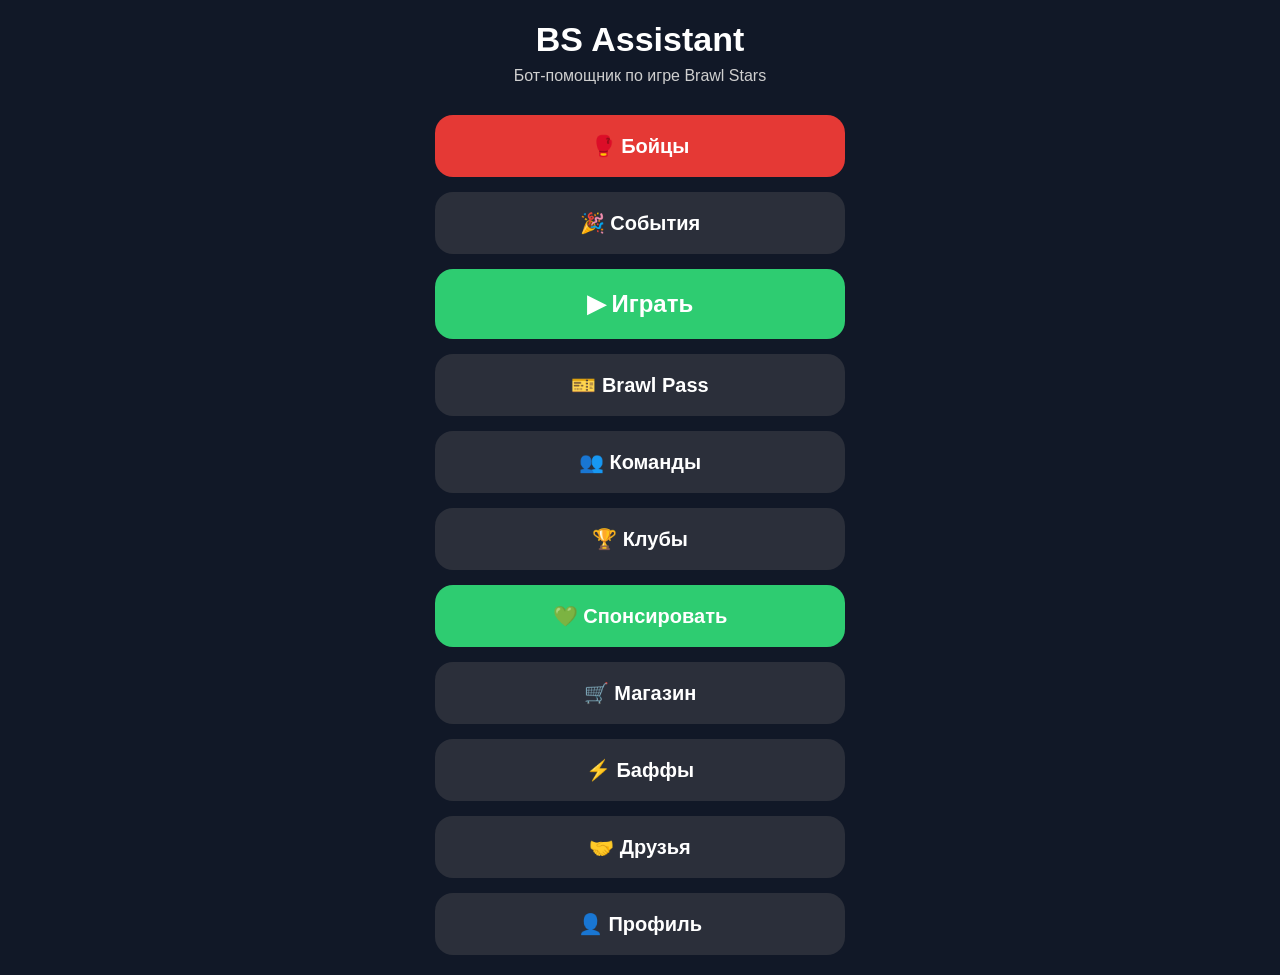
==== webapp/index.html @ ebb55726 "Добавлен Telegram Mini App" ====
<!DOCTYPE html>
<html lang="ru">
<head>
    <meta charset="UTF-8">
    <meta name="viewport" content="width=device-width, initial-scale=1.0">
    <title>BS Assistant</title>

    <link rel="stylesheet" href="style.css">
    <script src="https://telegram.org/js/telegram-web-app.js"></script>
</head>
<body>

<div class="container">

    <div class="header">
        <h1>BS Assistant</h1>
        <p>Бот-помощник по игре Brawl Stars</p>
    </div>

    <div class="buttons">

        <button class="btn red">🥊 Бойцы</button>
        <button class="btn dark">🎉 События</button>

        <button class="btn green play">
            ▶ Играть
        </button>

        <button class="btn dark">🎫 Brawl Pass</button>
        <button class="btn dark">👥 Команды</button>
        <button class="btn dark">🏆 Клубы</button>

        <button class="btn green">
            💚 Спонсировать
        </button>

        <button class="btn dark">🛒 Магазин</button>
        <button class="btn dark">⚡ Баффы</button>
        <button class="btn dark">🤝 Друзья</button>

        <button class="btn dark">
            👤 Профиль
        </button>

    </div>

</div>

<script src="script.js"></script>

</body>
</html>
---- webapp/style.css ----
* {
    margin: 0;
    padding: 0;
    box-sizing: border-box;
    font-family: Arial, sans-serif;
}

body {
    background: #111827;
    color: white;
}

.container {
    max-width: 450px;
    margin: auto;
    padding: 20px;
}

.header {
    text-align: center;
    margin-bottom: 30px;
}

.header h1 {
    font-size: 34px;
    font-weight: bold;
}

.header p {
    color: #cfcfcf;
    margin-top: 8px;
}

.buttons {
    display: flex;
    flex-direction: column;
    gap: 15px;
}

.btn {
    width: 100%;
    height: 62px;
    border: none;
    border-radius: 18px;
    color: white;
    font-size: 20px;
    font-weight: bold;
    cursor: pointer;
    transition: .2s;
}

.btn:active {
    transform: scale(0.97);
}

.red {
    background: #e53935;
}

.green {
    background: #2ecc71;
}

.dark {
    background: #2b2f3a;
}

.play {
    height: 70px;
    font-size: 24px;
}
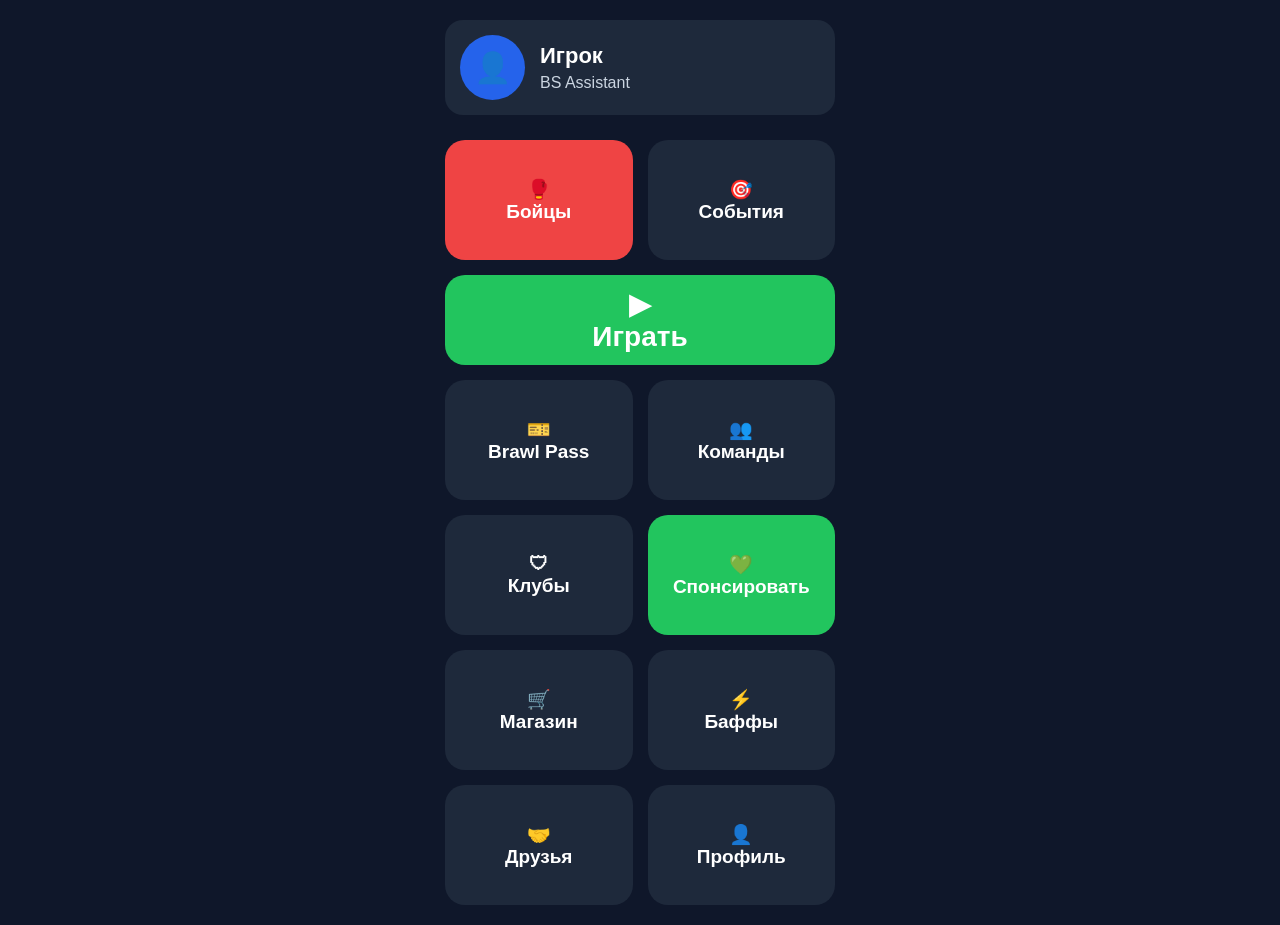
==== commit bc560c91: "Красивый интерфейс Mini App" ====
--- a/webapp/index.html
+++ b/webapp/index.html
@@ -12,35 +12,40 @@
 
 <div class="container">
 
-    <div class="header">
-        <h1>BS Assistant</h1>
-        <p>Бот-помощник по игре Brawl Stars</p>
+    <div class="profile">
+
+        <div class="avatar" id="avatar">👤</div>
+
+        <div>
+            <h2 id="username">Игрок</h2>
+            <p>BS Assistant</p>
+        </div>
+
     </div>
 
-    <div class="buttons">
+    <div class="grid">
 
-        <button class="btn red">🥊 Бойцы</button>
-        <button class="btn dark">🎉 События</button>
+        <button class="card red">🥊<br>Бойцы</button>
 
-        <button class="btn green play">
-            ▶ Играть
-        </button>
+        <button class="card">🎯<br>События</button>
 
-        <button class="btn dark">🎫 Brawl Pass</button>
-        <button class="btn dark">👥 Команды</button>
-        <button class="btn dark">🏆 Клубы</button>
+        <button class="card green big">▶<br>Играть</button>
 
-        <button class="btn green">
-            💚 Спонсировать
-        </button>
+        <button class="card">🎫<br>Brawl Pass</button>
 
-        <button class="btn dark">🛒 Магазин</button>
-        <button class="btn dark">⚡ Баффы</button>
-        <button class="btn dark">🤝 Друзья</button>
+        <button class="card">👥<br>Команды</button>
 
-        <button class="btn dark">
-            👤 Профиль
-        </button>
+        <button class="card">🛡<br>Клубы</button>
+
+        <button class="card green">💚<br>Спонсировать</button>
+
+        <button class="card">🛒<br>Магазин</button>
+
+        <button class="card">⚡<br>Баффы</button>
+
+        <button class="card">🤝<br>Друзья</button>
+
+        <button class="card">👤<br>Профиль</button>
 
     </div>
 
--- a/webapp/style.css
+++ b/webapp/style.css
@@ -1,71 +1,87 @@
-* {
-    margin: 0;
-    padding: 0;
-    box-sizing: border-box;
-    font-family: Arial, sans-serif;
+*{
+    margin:0;
+    padding:0;
+    box-sizing:border-box;
+    font-family:Arial,sans-serif;
 }
 
-body {
-    background: #111827;
-    color: white;
+body{
+    background:#0f172a;
+    color:#fff;
 }
 
-.container {
-    max-width: 450px;
-    margin: auto;
-    padding: 20px;
+.container{
+    max-width:430px;
+    margin:auto;
+    padding:20px;
 }
 
-.header {
-    text-align: center;
-    margin-bottom: 30px;
+.profile{
+    display:flex;
+    align-items:center;
+    gap:15px;
+    margin-bottom:25px;
+    background:#1e293b;
+    border-radius:18px;
+    padding:15px;
 }
 
-.header h1 {
-    font-size: 34px;
-    font-weight: bold;
+.avatar{
+    width:65px;
+    height:65px;
+    border-radius:50%;
+    background:#2563eb;
+    display:flex;
+    justify-content:center;
+    align-items:center;
+    font-size:30px;
 }
 
-.header p {
-    color: #cfcfcf;
-    margin-top: 8px;
+.profile h2{
+    font-size:22px;
 }
 
-.buttons {
-    display: flex;
-    flex-direction: column;
-    gap: 15px;
+.profile p{
+    color:#cbd5e1;
+    margin-top:5px;
 }
 
-.btn {
-    width: 100%;
-    height: 62px;
-    border: none;
-    border-radius: 18px;
-    color: white;
-    font-size: 20px;
-    font-weight: bold;
-    cursor: pointer;
-    transition: .2s;
+.grid{
+    display:grid;
+    grid-template-columns:repeat(2,1fr);
+    gap:15px;
 }
 
-.btn:active {
-    transform: scale(0.97);
+.card{
+    height:120px;
+    border:none;
+    border-radius:20px;
+    background:#1e293b;
+    color:white;
+    font-size:19px;
+    font-weight:bold;
+    cursor:pointer;
+    transition:.2s;
 }
 
-.red {
-    background: #e53935;
+.card:active{
+    transform:scale(.96);
 }
 
-.green {
-    background: #2ecc71;
+.red{
+    background:#ef4444;
 }
 
-.dark {
-    background: #2b2f3a;
+.green{
+    background:#22c55e;
 }
 
-.play {
-    height: 70px;
-    font-size: 24px;
+.big{
+    grid-column:1/3;
+    height:90px;
+    font-size:28px;
 }
+
+.card:hover{
+    filter:brightness(1.1);
+}
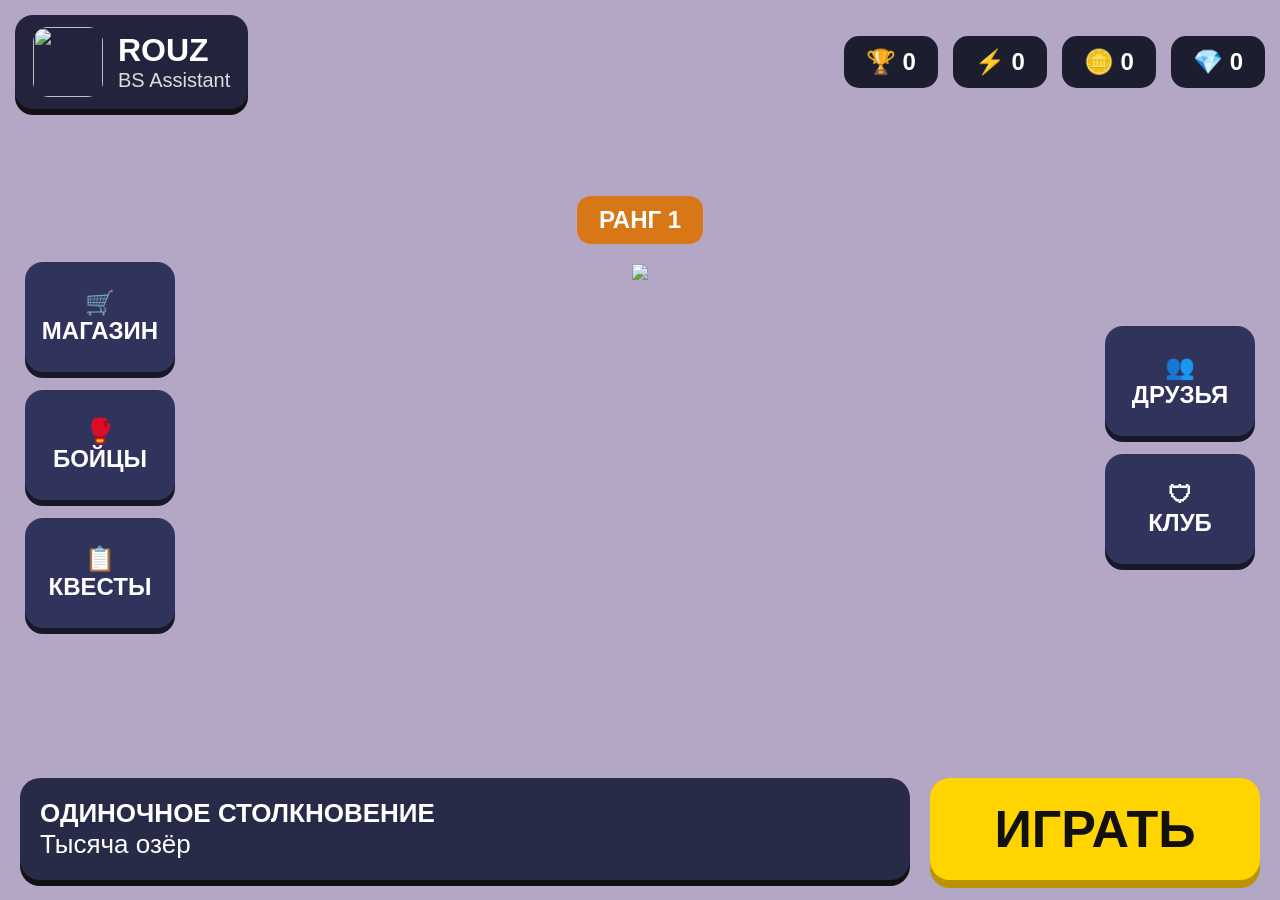
==== commit 1ad760fe: "Обновил интерфейс" ====
--- a/webapp/index.html
+++ b/webapp/index.html
@@ -1,55 +1,93 @@
 <!DOCTYPE html>
 <html lang="ru">
 <head>
-    <meta charset="UTF-8">
-    <meta name="viewport" content="width=device-width, initial-scale=1.0">
-    <title>BS Assistant</title>
+<meta charset="UTF-8">
+<meta name="viewport" content="width=device-width, initial-scale=1.0">
+<title>BS Assistant</title>
 
-    <link rel="stylesheet" href="style.css">
-    <script src="https://telegram.org/js/telegram-web-app.js"></script>
+<link rel="stylesheet" href="style.css">
+
+<script src="https://telegram.org/js/telegram-web-app.js"></script>
 </head>
+
 <body>
 
-<div class="container">
+<div class="background"></div>
 
-    <div class="profile">
+<header>
 
-        <div class="avatar" id="avatar">👤</div>
+<div class="profile">
+<img src="images/avatar.png" class="avatar">
 
-        <div>
-            <h2 id="username">Игрок</h2>
-            <p>BS Assistant</p>
-        </div>
+<div>
+<h2>ROUZ</h2>
+<p>BS Assistant</p>
+</div>
+</div>
 
-    </div>
+<div class="resources">
 
-    <div class="grid">
+<div>🏆 <span id="trophies">0</span></div>
 
-        <button class="card red">🥊<br>Бойцы</button>
+<div>⚡ <span>0</span></div>
 
-        <button class="card">🎯<br>События</button>
+<div>🪙 <span>0</span></div>
 
-        <button class="card green big">▶<br>Играть</button>
-
-        <button class="card">🎫<br>Brawl Pass</button>
-
-        <button class="card">👥<br>Команды</button>
-
-        <button class="card">🛡<br>Клубы</button>
-
-        <button class="card green">💚<br>Спонсировать</button>
-
-        <button class="card">🛒<br>Магазин</button>
-
-        <button class="card">⚡<br>Баффы</button>
-
-        <button class="card">🤝<br>Друзья</button>
-
-        <button class="card">👤<br>Профиль</button>
-
-    </div>
+<div>💎 <span>0</span></div>
 
 </div>
+
+</header>
+
+<div class="center">
+
+<div class="left">
+
+<button>🛒<br>МАГАЗИН</button>
+
+<button>🥊<br>БОЙЦЫ</button>
+
+<button>📋<br>КВЕСТЫ</button>
+
+</div>
+
+<div class="hero">
+
+<div class="rank">
+РАНГ 1
+</div>
+
+<img src="images/hero.png">
+
+</div>
+
+<div class="right">
+
+<button>👥<br>ДРУЗЬЯ</button>
+
+<button>🛡<br>КЛУБ</button>
+
+</div>
+
+</div>
+
+<footer>
+
+<div class="mode">
+
+<b>ОДИНОЧНОЕ СТОЛКНОВЕНИЕ</b>
+
+<br>
+
+Тысяча озёр
+
+</div>
+
+<button id="playButton">
+ИГРАТЬ
+</button>
+
+</footer>
 
 <script src="script.js"></script>
 
--- a/webapp/style.css
+++ b/webapp/style.css
@@ -5,83 +5,209 @@
     font-family:Arial,sans-serif;
 }
 
+html,body{
+    width:100%;
+    height:100%;
+    overflow:hidden;
+}
+
 body{
-    background:#0f172a;
+    background:url("images/background.jpg") center center/cover no-repeat;
     color:#fff;
 }
 
-.container{
-    max-width:430px;
-    margin:auto;
+.background{
+    position:fixed;
+    inset:0;
+    background:rgba(40,0,90,.35);
+}
+
+header{
+    position:absolute;
+    top:15px;
+    left:15px;
+    right:15px;
+
+    display:flex;
+    justify-content:space-between;
+    align-items:center;
+
+    z-index:5;
+}
+
+.profile{
+    display:flex;
+    align-items:center;
+    background:#23233d;
+    border-radius:18px;
+    padding:12px 18px;
+    box-shadow:0 6px 0 #111;
+}
+
+.avatar{
+    width:70px;
+    height:70px;
+    border-radius:15px;
+    margin-right:15px;
+}
+
+.profile h2{
+    font-size:32px;
+}
+
+.profile p{
+    color:#ddd;
+    font-size:20px;
+}
+
+.resources{
+    display:flex;
+    gap:15px;
+}
+
+.resources div{
+    background:#1d1d30;
+    border-radius:15px;
+    padding:12px 22px;
+    font-size:24px;
+    font-weight:bold;
+}
+
+.center{
+    position:absolute;
+    left:0;
+    right:0;
+    top:120px;
+    bottom:130px;
+
+    display:flex;
+    justify-content:space-between;
+    align-items:center;
+
+    padding:0 25px;
+}
+
+.left,
+.right{
+    display:flex;
+    flex-direction:column;
+    gap:18px;
+}
+
+.left button,
+.right button{
+
+    width:150px;
+    height:110px;
+
+    border:none;
+    border-radius:18px;
+
+    background:#30345c;
+    color:white;
+
+    font-size:24px;
+    font-weight:bold;
+
+    cursor:pointer;
+
+    box-shadow:0 6px 0 #181826;
+
+    transition:.15s;
+}
+
+.left button:active,
+.right button:active{
+
+    transform:translateY(4px);
+
+    box-shadow:none;
+}
+
+.hero{
+
+    display:flex;
+    flex-direction:column;
+    align-items:center;
+}
+
+.rank{
+
+    background:#d87715;
+    padding:10px 22px;
+
+    border-radius:14px;
+
+    font-size:24px;
+
+    font-weight:bold;
+
+    margin-bottom:20px;
+}
+
+.hero img{
+
+    height:430px;
+
+    user-select:none;
+}
+
+footer{
+
+    position:absolute;
+
+    left:20px;
+
+    right:20px;
+
+    bottom:20px;
+
+    display:flex;
+
+    gap:20px;
+}
+
+.mode{
+
+    flex:1;
+
+    background:#272b47;
+
+    border-radius:20px;
+
     padding:20px;
-}
-
-.profile{
-    display:flex;
-    align-items:center;
-    gap:15px;
-    margin-bottom:25px;
-    background:#1e293b;
-    border-radius:18px;
-    padding:15px;
-}
-
-.avatar{
-    width:65px;
-    height:65px;
-    border-radius:50%;
-    background:#2563eb;
-    display:flex;
-    justify-content:center;
-    align-items:center;
-    font-size:30px;
-}
-
-.profile h2{
-    font-size:22px;
-}
-
-.profile p{
-    color:#cbd5e1;
-    margin-top:5px;
-}
-
-.grid{
-    display:grid;
-    grid-template-columns:repeat(2,1fr);
-    gap:15px;
-}
-
-.card{
-    height:120px;
+
+    font-size:26px;
+
+    box-shadow:0 6px 0 #111;
+}
+
+#playButton{
+
+    width:330px;
+
     border:none;
+
     border-radius:20px;
-    background:#1e293b;
-    color:white;
-    font-size:19px;
-    font-weight:bold;
+
+    background:#ffd400;
+
+    color:#111;
+
+    font-size:52px;
+
+    font-weight:bold;
+
     cursor:pointer;
-    transition:.2s;
-}
-
-.card:active{
-    transform:scale(.96);
-}
-
-.red{
-    background:#ef4444;
-}
-
-.green{
-    background:#22c55e;
-}
-
-.big{
-    grid-column:1/3;
-    height:90px;
-    font-size:28px;
-}
-
-.card:hover{
-    filter:brightness(1.1);
-}
+
+    box-shadow:0 8px 0 #bb9300;
+
+    transition:.15s;
+}
+
+#playButton:active{
+
+    transform:translateY(5px);
+
+    box-shadow:none;
+}
